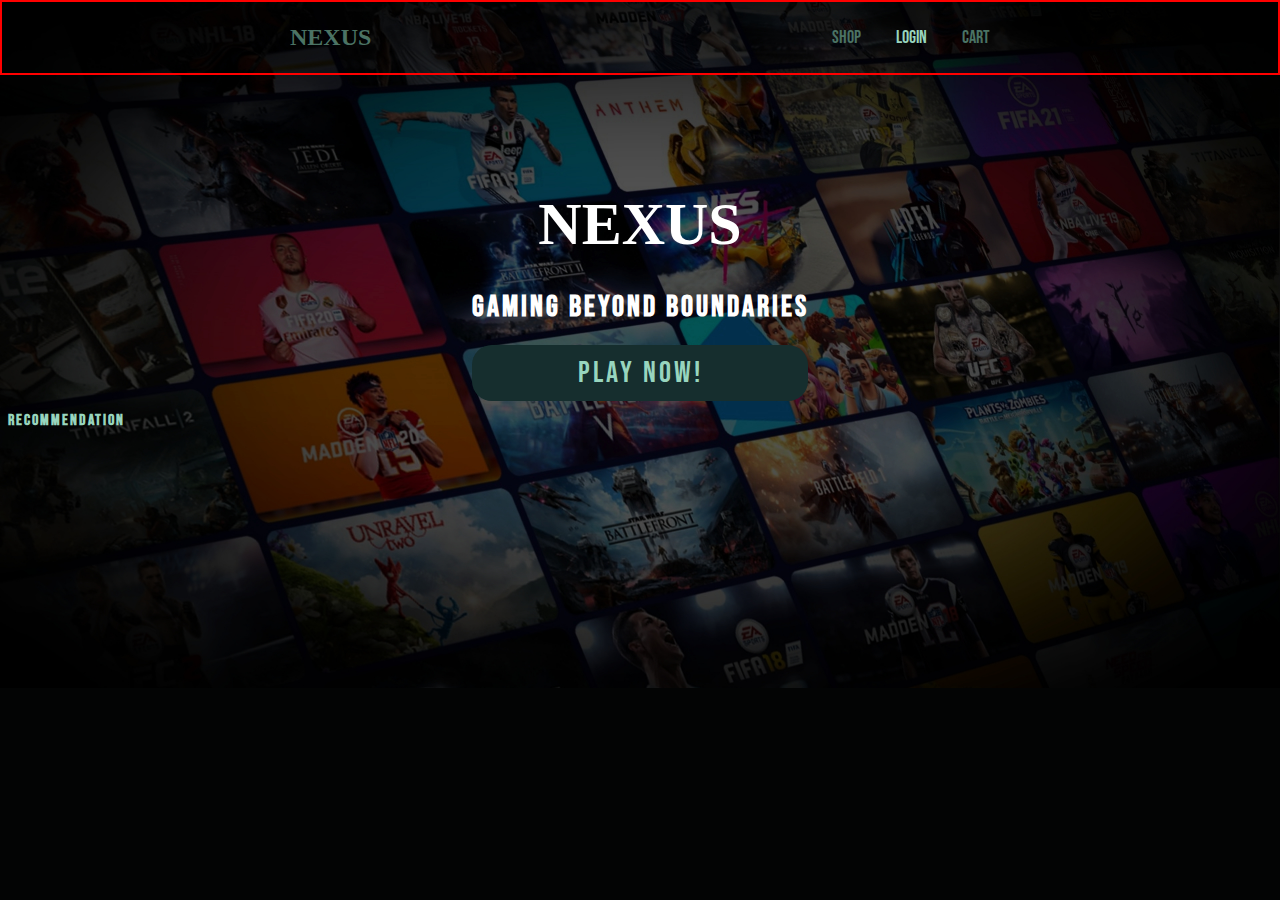
==== index.html @ d78e329d "some changes" ====
<!DOCTYPE html>
<html lang="en">
<head>
    <meta charset="UTF-8">
    <meta name="viewport" content="width=device-width, initial-scale=1.0">
    <link rel="stylesheet" href="./Css/style.css">
    <title>Home</title>
</head>
<body>
      <!-- nav header -->
  <header>
    <nav class="navbar">
      <span class="hamburger-btn material-symbols-rounded">menu</span>
      <a href="index.html" class="logo"><h2>NEXUS</h2></a>
      <ul class="links">
        <span class="close-btn material-symbols-rounded">close</span>
        <li><a href="#">SHOP</a></li>
        <li><a href="login.html" id="login">LOGIN</a></li>
        <li><a href="#">CART</a></li>
      </ul>
    </nav>
  </header>
  <div class="blur-bg-overlay"></div><br><br>
  <div class="form-popup"></div><br><br>
<br>
    <!-- Home Page -->
  
    <section class="container">
      <div class="heroPage">
        <img src="./Images/BG.jpg" alt="Heropahina" class="Hero">
      </div>
      <h1 class="mainTitle">NEXUS</h1>
      <h5 class="mainSentence">Gaming beyond Boundaries</h5>
      <a class="mainSentence btnLinks" href="#listGames">Play Now!</a>
    </section>
    <section class="container" id="listGames">
      <h4 class="recommendation">Recommendation</h4>
    </section>
    <section class="container">

    </section>
    <!-- Script -->
    <script src="./Js/index.js"></script>
</body>
</html>
---- Css/style.css ----
@import url("https://fonts.googleapis.com/css2?family=Bebas+Neue&display=swap");

@font-face {
  font-family: "Sportypo";
  src: url("Nexus.ttf") format("truetype");
}

* {
  margin: 0;
  padding: 0;
  box-sizing: border-box;
}

body {
  height: 100vh;
  width: 100%;
  font-family: "Bebas Neue";
  align-items: center;
  justify-content: center;
  transition: all 0.3s ease-in-out;
  background-color: #030404;
  overflow-x: hidden;
}

header {
  position: sticky;
  margin-left: auto;
  margin-right: auto;
  bottom: 100rem;
  width: 100%;
  z-index: 10;
  padding: 0 10px;
  border: 2px solid red;
}

.navbar {
  display: flex;
  padding: 22px 0;
  align-items: center;
  max-width: 700px;
  margin: 0 auto;
  justify-content: space-between;
}

.navbar .hamburger-btn {
  display: none;
  color: #090909;
  cursor: pointer;
  font-size: 1.5rem;
}

.navbar .logo {
  gap: 10px;
  display: flex;
  align-items: center;
  text-decoration: none;
  font-family: "Sportypo";
  color: #4b7364;
}
#login {
  color: #98d5be;
}
#password {
  color: #162e2e;
}
.navbar .links {
  display: flex;
  gap: 35px;
  list-style: none;
  align-items: center;
}

.navbar .close-btn {
  position: absolute;
  right: 20px;
  top: 20px;
  display: none;
  color: #4b7364;
  cursor: pointer;
}

.navbar .links a {
  color: #4b7364;
  font-size: 1.1rem;
  font-weight: 500;
  text-decoration: none;
  transition: 0.1s ease;
}

.navbar .links a:hover {
  color: #98d5be;
}

.navbar .login-btn {
  border: none;
  outline: none;
  background: #fff;
  color: #275360;
  font-size: 1rem;
  font-weight: 600;
  padding: 10px 18px;
  border-radius: 3px;
  cursor: pointer;
  transition: 0.15s ease;
}

/* Media Query 500px */
@media (max-width: 500px) {
  .navbar :is(.hamburger-btn, .close-btn) {
    display: block;
  }

  .navbar {
    padding: 15px 0;
  }

  .navbar .logo img {
    display: none;
  }

  .navbar .logo h2 {
    font-size: 1.4rem;
  }

  .navbar .links {
    position: fixed;
    top: 0;
    z-index: 10;
    left: -100%;
    display: block;
    height: 100vh;
    width: 100%;
    padding-top: 60px;
    text-align: center;
    background: #fff;
    transition: 0.2s ease;
  }

  .navbar .links.show-menu {
    left: 0;
  }

  .navbar .links a,
  .toggle {
    display: inline-flex;
    margin: 20px 0;
    font-size: 1.2rem;
    color: #000;
  }

  .navbar .links a:hover {
    color: #98d5be;
  }

  .navbar {
    font-size: 0.9rem;
    padding: 7px 10px;
  }
}

/* Contents */
.container {
  /* border: 2px solid red; */
  margin-left: auto;
  margin-right: auto;
  padding-left: 0.5rem;
  padding-right: 0.5rem;
}
.Hero {
  object-fit: cover;
  left: 0;
  position: absolute;
  top: 0;
  width: 100vw;
  height: 43rem;
  z-index: -1;
}
.mainTitle {
    font-family: "Sportypo";
    font-size: 60px;
    color: #fff;
    text-align: center;
    z-index: 1;
    padding: 20px 0;
}
.mainSentence{
    font-family: "Bebas Neue";
    letter-spacing: 3px;
    color: #fff;
    text-align: center;
    font-size: 30px;
    padding: 10px 0;
}
.btnLinks {
    text-decoration: none;
    display: flex;
    justify-content: center;
    background-color: #162e2e;
    color: #98d5be !important;
    margin: 10px 29rem;
    border-radius: 20px;
}

/* Contain 2 */
.recommendation {
    color: #98d5be;
    letter-spacing: 2px;
}

/* Small Screen */
@media (max-width: 576px) {
    .container{
        max-width: 576px;
    }
}
/* Medium Screen */
@media (max-width: 768px) {
    .container{
        max-width: 768px;
    }
}
/* Large Screen */
@media (max-width: 992px) {
    .container{
        max-width: 992px;
    }
}
/* Extra Large Screen */
@media (max-width: 1200px) {
    .container{
        max-width: 1200px;
    }
}
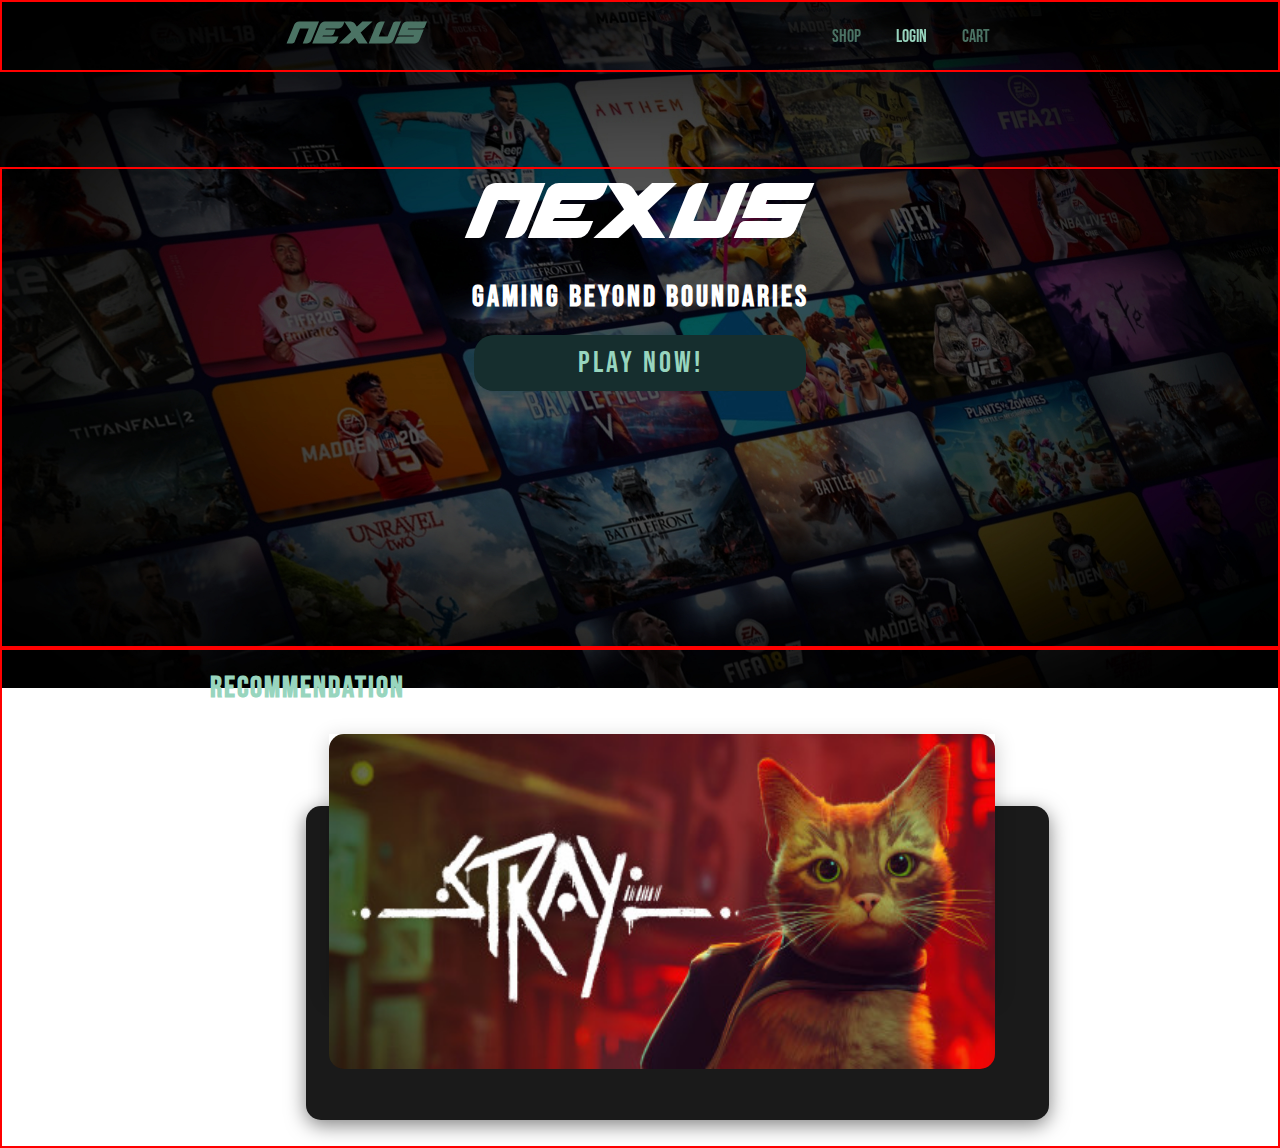
==== commit 02cad4f7: "added" ====
--- a/index.html
+++ b/index.html
@@ -4,6 +4,8 @@
     <meta charset="UTF-8">
     <meta name="viewport" content="width=device-width, initial-scale=1.0">
     <link rel="stylesheet" href="./Css/style.css">
+    <!-- Swiper CSS -->
+    <link rel="stylesheet" href="./Css/cdn.jsdelivr.net_npm_swiper@10.3.0_swiper-bundle.min.css">
     <title>Home</title>
 </head>
 <body>
@@ -33,12 +35,27 @@
       <h5 class="mainSentence">Gaming beyond Boundaries</h5>
       <a class="mainSentence btnLinks" href="#listGames">Play Now!</a>
     </section>
+    
     <section class="container" id="listGames">
       <h4 class="recommendation">Recommendation</h4>
+      <div class="wrapper mySwiper">
+        <div class="card swiper-wrapper">
+          <div class="slide swiper-slide">
+            <div class="image">
+              <img src="./Images/Stray.jpg" alt="Stray">
+            </div>
+            <div class="content">
+              
+            </div>
+          </div>
+        </div>
+        <div class="swiper-button-next"></div>
+        <div class="swiper-button-prev"></div>
+        <div class="swiper-pagination"></div>
+      </div>
     </section>
-    <section class="container">
-
-    </section>
+    <!-- Swiper Script -->
+    <script src="./Js/cdn.jsdelivr.net_npm_swiper@10.3.0_swiper-bundle.min.js"></script>
     <!-- Script -->
     <script src="./Js/index.js"></script>
 </body>
--- a/Css/style.css
+++ b/Css/style.css
@@ -2,7 +2,7 @@
 
 @font-face {
   font-family: "Sportypo";
-  src: url("Nexus.ttf") format("truetype");
+  src: url("../Nexus.ttf") format("truetype");
 }
 
 * {
@@ -18,8 +18,9 @@
   align-items: center;
   justify-content: center;
   transition: all 0.3s ease-in-out;
-  background-color: #030404;
+  /* background-color: #030404; */
   overflow-x: hidden;
+  scroll-behavior: smooth;
 }
 
 header {
@@ -165,6 +166,8 @@
   margin-right: auto;
   padding-left: 0.5rem;
   padding-right: 0.5rem;
+  scroll-behavior: smooth;
+  border: 2px solid red;
 }
 .Hero {
   object-fit: cover;
@@ -199,12 +202,83 @@
     color: #98d5be !important;
     margin: 10px 29rem;
     border-radius: 20px;
+    margin-bottom: 255px;
+    scroll-behavior: smooth;
 }
 
 /* Contain 2 */
 .recommendation {
     color: #98d5be;
     letter-spacing: 2px;
+    font-size: 30px;
+    padding: 20px 0 10px;
+    margin-left: 200px;
+}
+/* Cards /w hover effects */
+.wrapper {
+  position : relative;
+  margin-top: 30px;
+  margin-bottom: 100px;
+  max-height: 100rem;
+  height: 300px;
+  width : 1335px;
+  display : flex;
+  align-items : center;
+  justify-content : center;
+  padding : 30px;  
+  flex-wrap: wrap;
+}
+.wrapper .card {
+  position: relative;
+  max-width : 100rem;
+  width: 713px;
+  height : 254px;  
+  background-color : #1a1a1a;
+  margin : 30px 10px;
+  padding : 30px 15px;
+  
+  display : flex;
+  flex-direction : column;
+  box-shadow : 0 5px 20px rgba(0,0,0,0.5);
+  transition : 0.3s ease-in-out;
+  border-radius : 15px;
+}
+.wrapper .card:hover {
+  height : 330px;    
+}
+.wrapper .card .image {
+  position : relative;
+  width : 666px;
+  height : 260px;
+  
+  top : -40%;
+  left: 8px;
+  box-shadow : 0 5px 20px rgba(0,0,0,0.2);
+  z-index : 1;
+}
+.wrapper .card .image img {
+  max-width : 100%;
+  height: 335px;
+  border-radius : 15px;
+}
+.wrapper .card .content {
+  position : relative;
+  top : -140px;
+  padding : 10px 15px;
+  color : #111;
+  text-align : center;
+  
+  visibility : hidden;
+  opacity : 0;
+  transition : 0.3s ease-in-out;
+    
+}
+.wrapper .card:hover .content {
+   margin-top : 30px;
+   visibility : visible;
+   opacity : 1;
+   transition-delay: 0.2s;
+  
 }
 
 /* Small Screen */
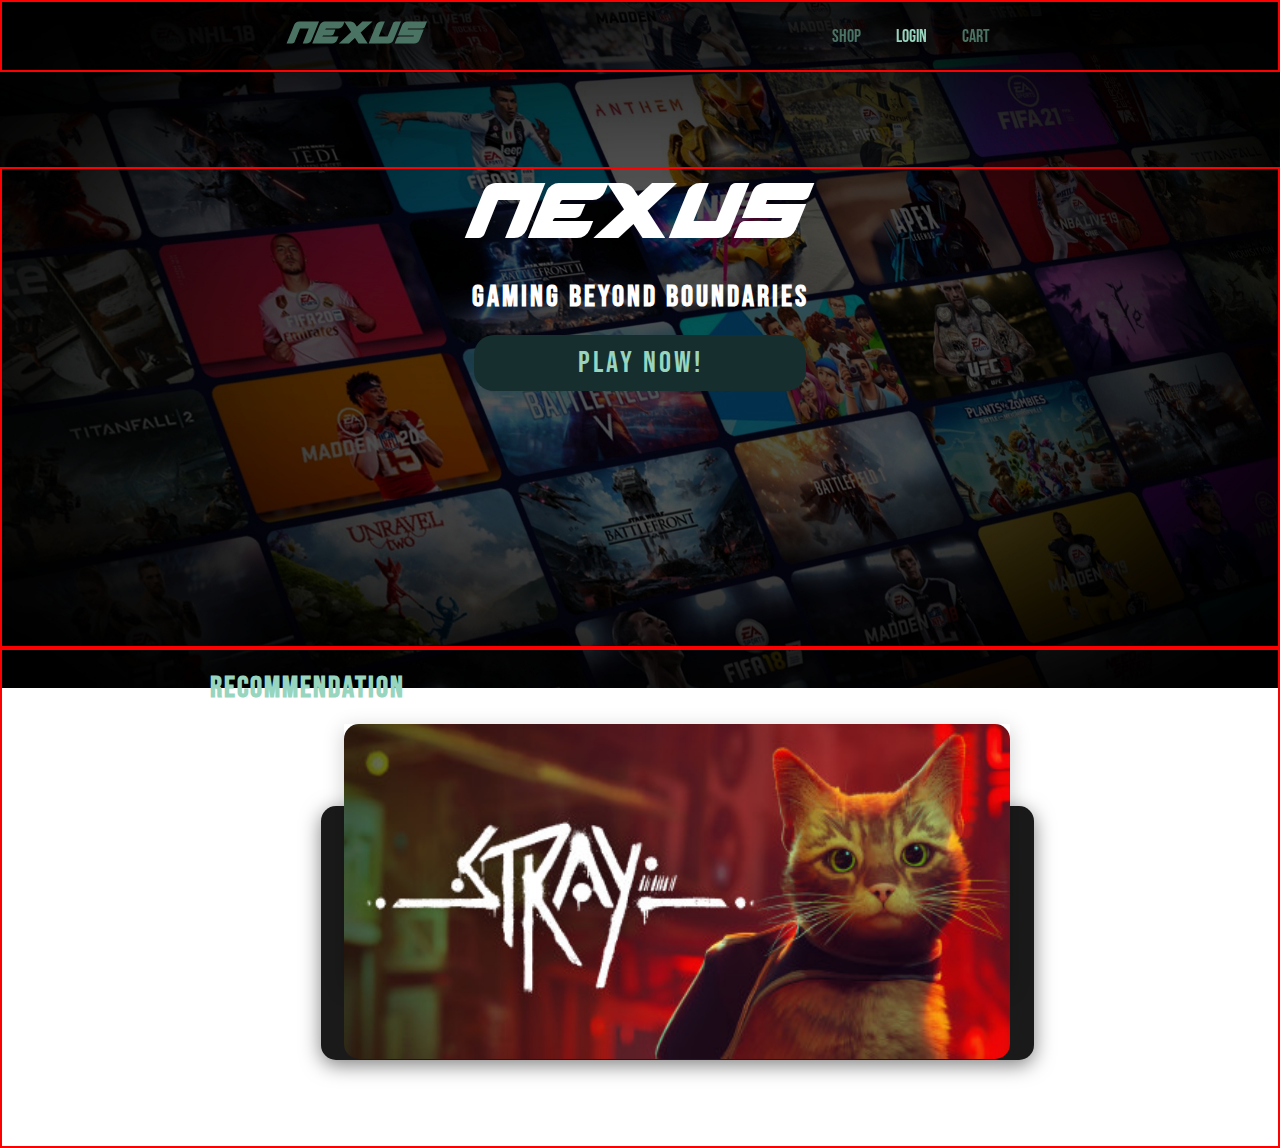
==== commit be0b2d76: "remove swiper" ====
--- a/index.html
+++ b/index.html
@@ -4,8 +4,6 @@
     <meta charset="UTF-8">
     <meta name="viewport" content="width=device-width, initial-scale=1.0">
     <link rel="stylesheet" href="./Css/style.css">
-    <!-- Swiper CSS -->
-    <link rel="stylesheet" href="./Css/cdn.jsdelivr.net_npm_swiper@10.3.0_swiper-bundle.min.css">
     <title>Home</title>
 </head>
 <body>
@@ -38,9 +36,9 @@
     
     <section class="container" id="listGames">
       <h4 class="recommendation">Recommendation</h4>
-      <div class="wrapper mySwiper">
-        <div class="card swiper-wrapper">
-          <div class="slide swiper-slide">
+      <div class="wrapper">
+        <div class="card">
+          <div class="slide">
             <div class="image">
               <img src="./Images/Stray.jpg" alt="Stray">
             </div>
@@ -49,13 +47,8 @@
             </div>
           </div>
         </div>
-        <div class="swiper-button-next"></div>
-        <div class="swiper-button-prev"></div>
-        <div class="swiper-pagination"></div>
       </div>
     </section>
-    <!-- Swiper Script -->
-    <script src="./Js/cdn.jsdelivr.net_npm_swiper@10.3.0_swiper-bundle.min.js"></script>
     <!-- Script -->
     <script src="./Js/index.js"></script>
 </body>
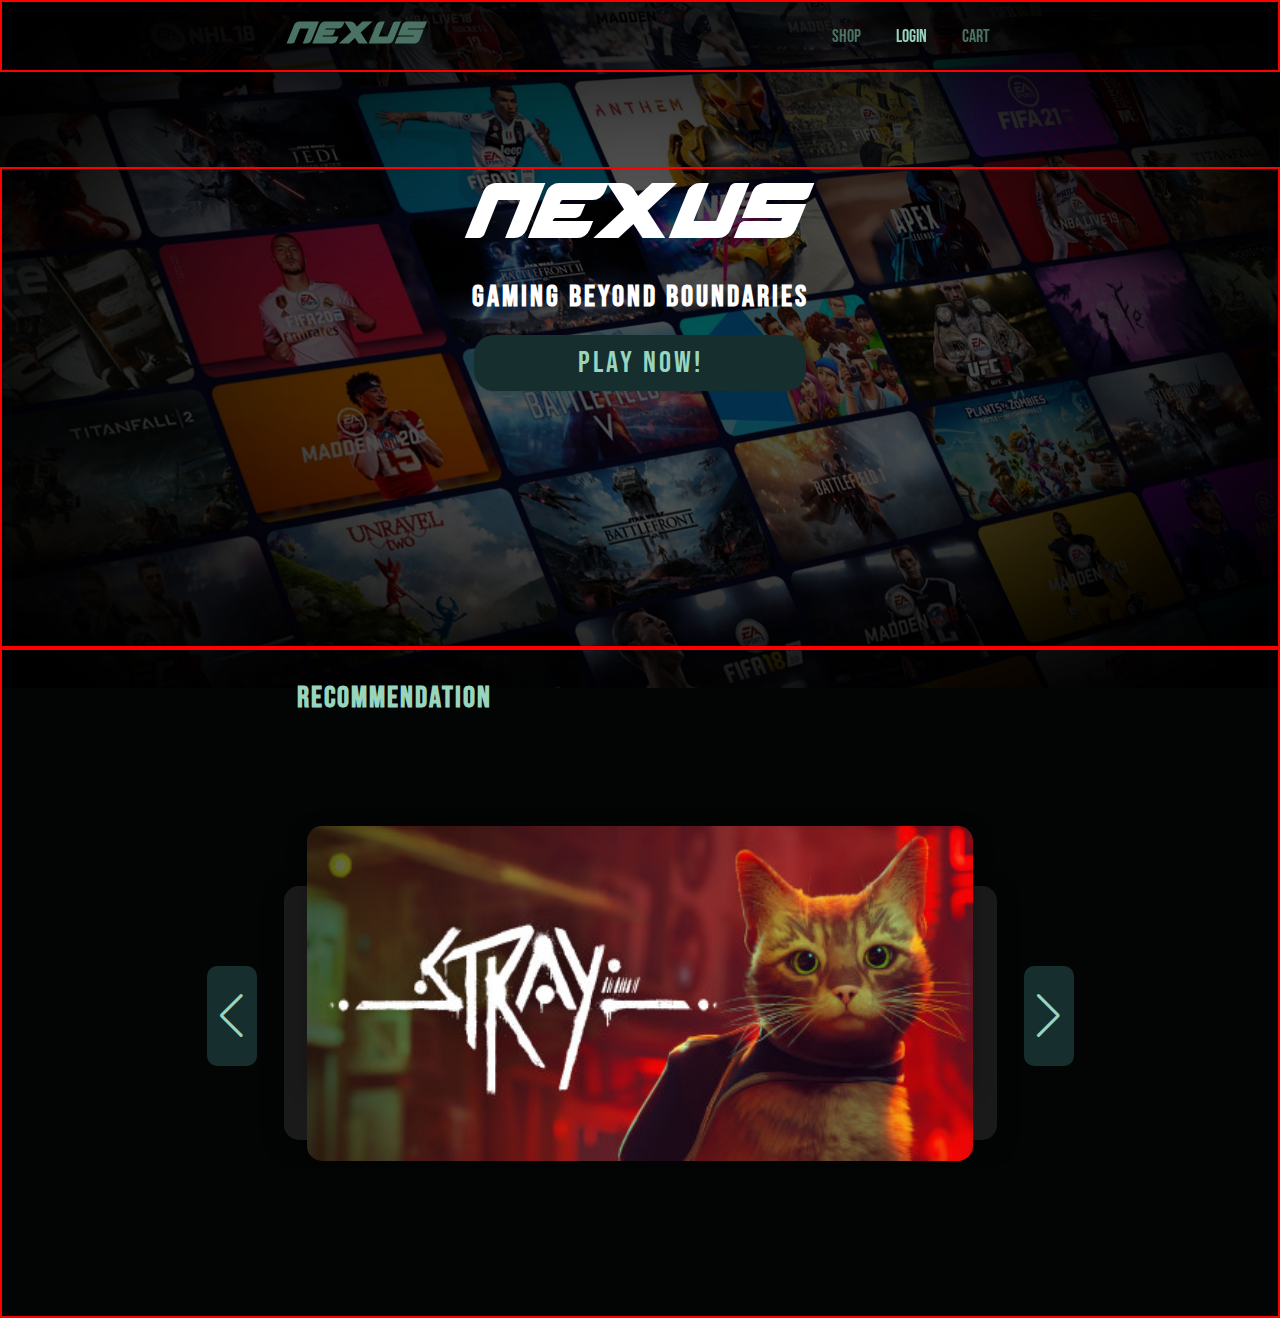
==== commit 81b3ea88: "Added swiper js" ====
--- a/index.html
+++ b/index.html
@@ -5,6 +5,8 @@
     <meta name="viewport" content="width=device-width, initial-scale=1.0">
     <link rel="stylesheet" href="./Css/style.css">
     <title>Home</title>
+    <!-- Swiper CSS -->
+    <link rel="stylesheet" href="https://cdn.jsdelivr.net/npm/swiper@10/swiper-bundle.min.css"/>
 </head>
 <body>
       <!-- nav header -->
@@ -35,21 +37,95 @@
     </section>
     
     <section class="container" id="listGames">
-      <h4 class="recommendation">Recommendation</h4>
-      <div class="wrapper">
-        <div class="card">
-          <div class="slide">
-            <div class="image">
-              <img src="./Images/Stray.jpg" alt="Stray">
-            </div>
-            <div class="content">
-              
+      <div class="swiper mySwiper">
+        <h4 class="recommendation">Recommendation</h4>
+        <div class="swiper-wrapper">
+          <div class="swiper-slide">
+            <div class="wrapper">
+              <div class="card">
+                <div class="slide">
+                  <div class="image">
+                    <img src="./Images/Stray.jpg" alt="Stray">
+                  </div>
+                  <div class="content">
+                    <a href="#" class="install">Install</a>
+                  </div>
+                </div>
+              </div>
             </div>
           </div>
+
+          <div class="swiper-slide">
+            <div class="wrapper">
+              <div class="card">
+                <div class="slide">
+                  <div class="image">
+                    <img src="./Images/Stray.jpg" alt="Stray">
+                  </div>
+                  <div class="content">
+                    <a href="#" class="install">Install</a>
+                  </div>
+                </div>
+              </div>
+            </div>
+          </div>
+
+          <div class="swiper-slide">
+            <div class="wrapper">
+              <div class="card">
+                <div class="slide">
+                  <div class="image">
+                    <img src="./Images/Stray.jpg" alt="Stray">
+                  </div>
+                  <div class="content">
+                    <a href="#" class="install">Install</a>
+                  </div>
+                </div>
+              </div>
+            </div>
+          </div>
+
+          <div class="swiper-slide">
+            <div class="wrapper">
+              <div class="card">
+                <div class="slide">
+                  <div class="image">
+                    <img src="./Images/Stray.jpg" alt="Stray">
+                  </div>
+                  <div class="content">
+                    <a href="#" class="install">Install</a>
+                  </div>
+                </div>
+              </div>
+            </div>
+          </div>
+
+          <div class="swiper-slide">
+            <div class="wrapper">
+              <div class="card">
+                <div class="slide">
+                  <div class="image">
+                    <img src="./Images/Stray.jpg" alt="Stray">
+                  </div>
+                  <div class="content">
+                    <a href="#" class="install">Install</a>
+                  </div>
+                </div>
+              </div>
+            </div>
+          </div>
+
         </div>
+        <div class="swiper-button-next nav-btn"></div>
+        <div class="swiper-button-prev nav-btn"></div>
       </div>
     </section>
+
+    <section>
+      
+    </section>
     <!-- Script -->
+    <script src="https://cdn.jsdelivr.net/npm/swiper@10/swiper-bundle.min.js"></script>
     <script src="./Js/index.js"></script>
 </body>
 </html>--- a/Css/style.css
+++ b/Css/style.css
@@ -18,7 +18,7 @@
   align-items: center;
   justify-content: center;
   transition: all 0.3s ease-in-out;
-  /* background-color: #030404; */
+  background-color: #030404;
   overflow-x: hidden;
   scroll-behavior: smooth;
 }
@@ -212,17 +212,22 @@
     letter-spacing: 2px;
     font-size: 30px;
     padding: 20px 0 10px;
-    margin-left: 200px;
+    margin-left: 100px;
+}
+#listGames{
+  display: flex;
 }
 /* Cards /w hover effects */
 .wrapper {
   position : relative;
-  margin-top: 30px;
+  margin-top: 100px;
   margin-bottom: 100px;
+  max-width: 1100px;
   max-height: 100rem;
   height: 300px;
-  width : 1335px;
+  width : 100%;
   display : flex;
+  flex-direction: row;
   align-items : center;
   justify-content : center;
   padding : 30px;  
@@ -251,7 +256,7 @@
   width : 666px;
   height : 260px;
   
-  top : -40%;
+  top : -30%;
   left: 8px;
   box-shadow : 0 5px 20px rgba(0,0,0,0.2);
   z-index : 1;
@@ -263,24 +268,43 @@
 }
 .wrapper .card .content {
   position : relative;
-  top : -140px;
+  top : -137px;
   padding : 10px 15px;
   color : #111;
   text-align : center;
   
   visibility : hidden;
   opacity : 0;
-  transition : 0.3s ease-in-out;
+  transition : 0.4s ease-in-out;
     
 }
 .wrapper .card:hover .content {
-   margin-top : 30px;
+   margin-top : 110px;
    visibility : visible;
    opacity : 1;
    transition-delay: 0.2s;
-  
-}
-
+}
+.wrapper .card .content .install{
+    background-color: #162e2e;
+    padding: 20px;
+    border-radius: 10px;
+    color: #98d5be;
+    font-family: "Bebas Neue";
+    text-decoration: none;
+}
+/* Swiper */
+.swiper {
+  margin-top: 10px;
+  width: 887px;
+  height: 656px;
+}
+.nav-btn {
+  height: 100px !important;
+  width: 50px !important;
+  background-color: #162e2e;
+  border-radius: 10px;
+  color: #98d5be !important;
+}
 /* Small Screen */
 @media (max-width: 576px) {
     .container{
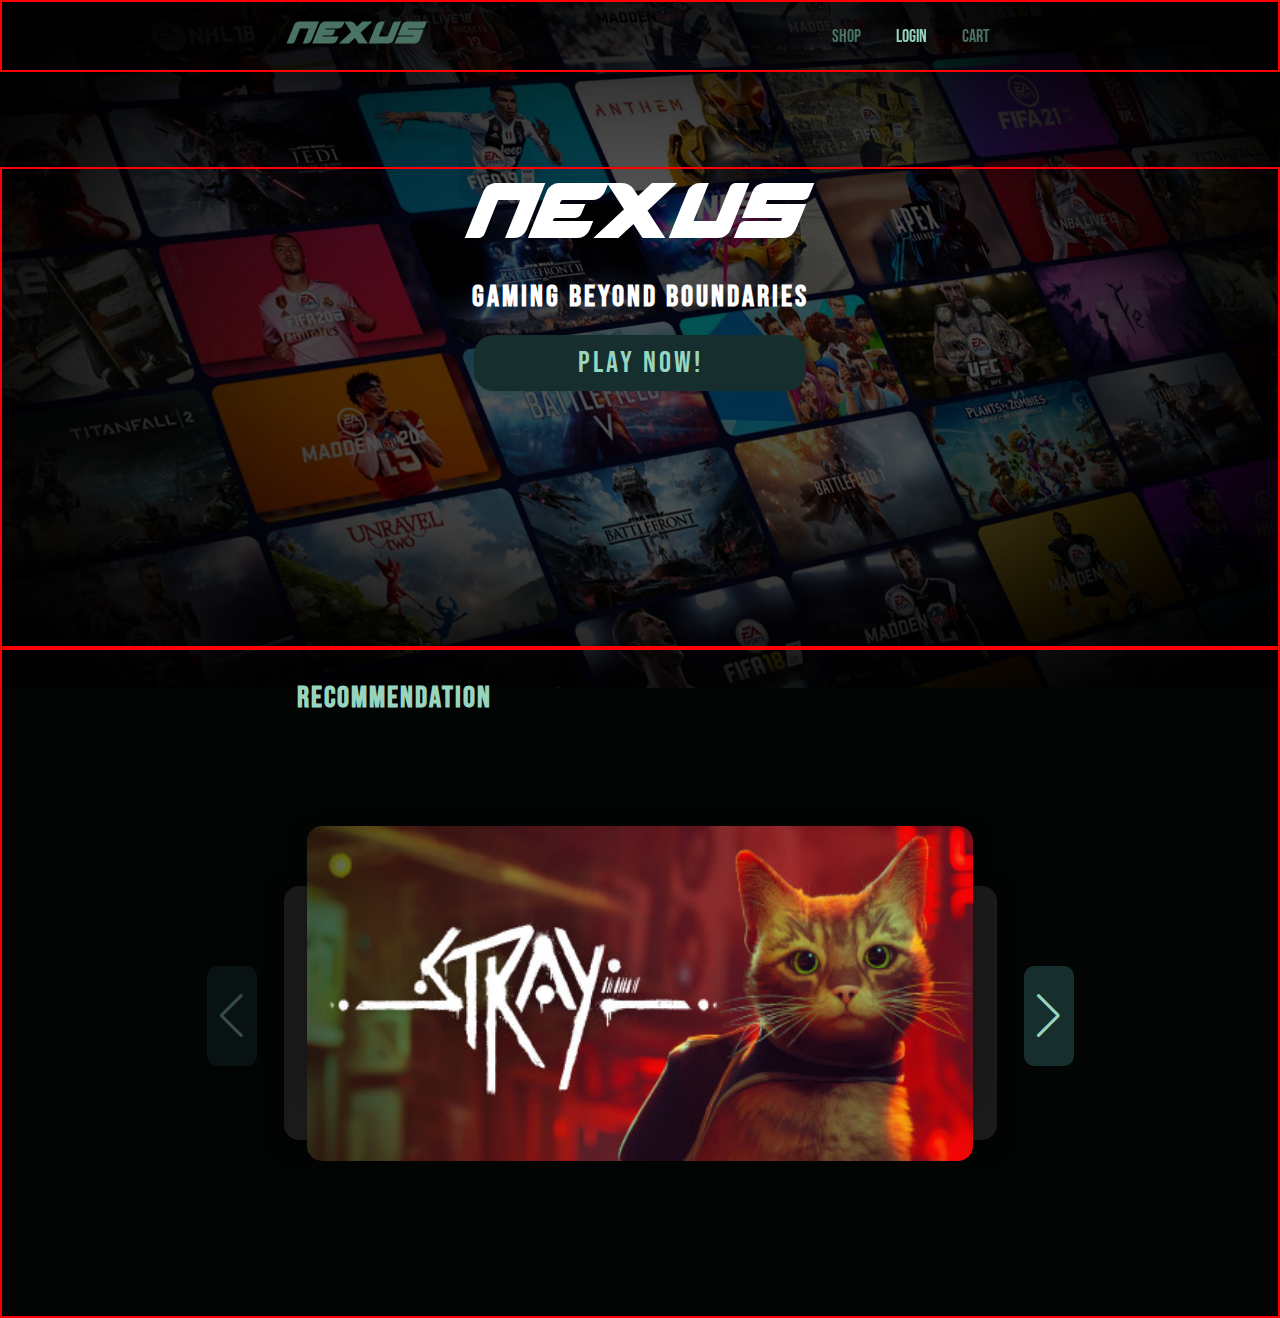
==== commit 4973be84: "Added swiper js" ====
--- a/index.html
+++ b/index.html
@@ -48,7 +48,7 @@
                     <img src="./Images/Stray.jpg" alt="Stray">
                   </div>
                   <div class="content">
-                    <a href="#" class="install">Install</a>
+                    <a href="#" class="install">₱584.96</a>
                   </div>
                 </div>
               </div>
@@ -60,7 +60,7 @@
               <div class="card">
                 <div class="slide">
                   <div class="image">
-                    <img src="./Images/Stray.jpg" alt="Stray">
+                    <img src="./Images/Mir4.jpg" alt="Stray">
                   </div>
                   <div class="content">
                     <a href="#" class="install">Install</a>
@@ -75,10 +75,10 @@
               <div class="card">
                 <div class="slide">
                   <div class="image">
-                    <img src="./Images/Stray.jpg" alt="Stray">
+                    <img src="./Images/Forza.jpg" alt="Stray">
                   </div>
                   <div class="content">
-                    <a href="#" class="install">Install</a>
+                    <a href="#" class="install">₱3,000.00</a>
                   </div>
                 </div>
               </div>
@@ -90,10 +90,10 @@
               <div class="card">
                 <div class="slide">
                   <div class="image">
-                    <img src="./Images/Stray.jpg" alt="Stray">
+                    <img src="./Images/FF7.jpg" alt="Stray">
                   </div>
                   <div class="content">
-                    <a href="#" class="install">Install</a>
+                    <a href="#" class="install">₱1,989.30</a>
                   </div>
                 </div>
               </div>
@@ -105,10 +105,10 @@
               <div class="card">
                 <div class="slide">
                   <div class="image">
-                    <img src="./Images/Stray.jpg" alt="Stray">
+                    <img src="./Images/SOS.jpg" alt="Stray">
                   </div>
                   <div class="content">
-                    <a href="#" class="install">Install</a>
+                    <a href="#" class="install">₱1,050.00</a>
                   </div>
                 </div>
               </div>
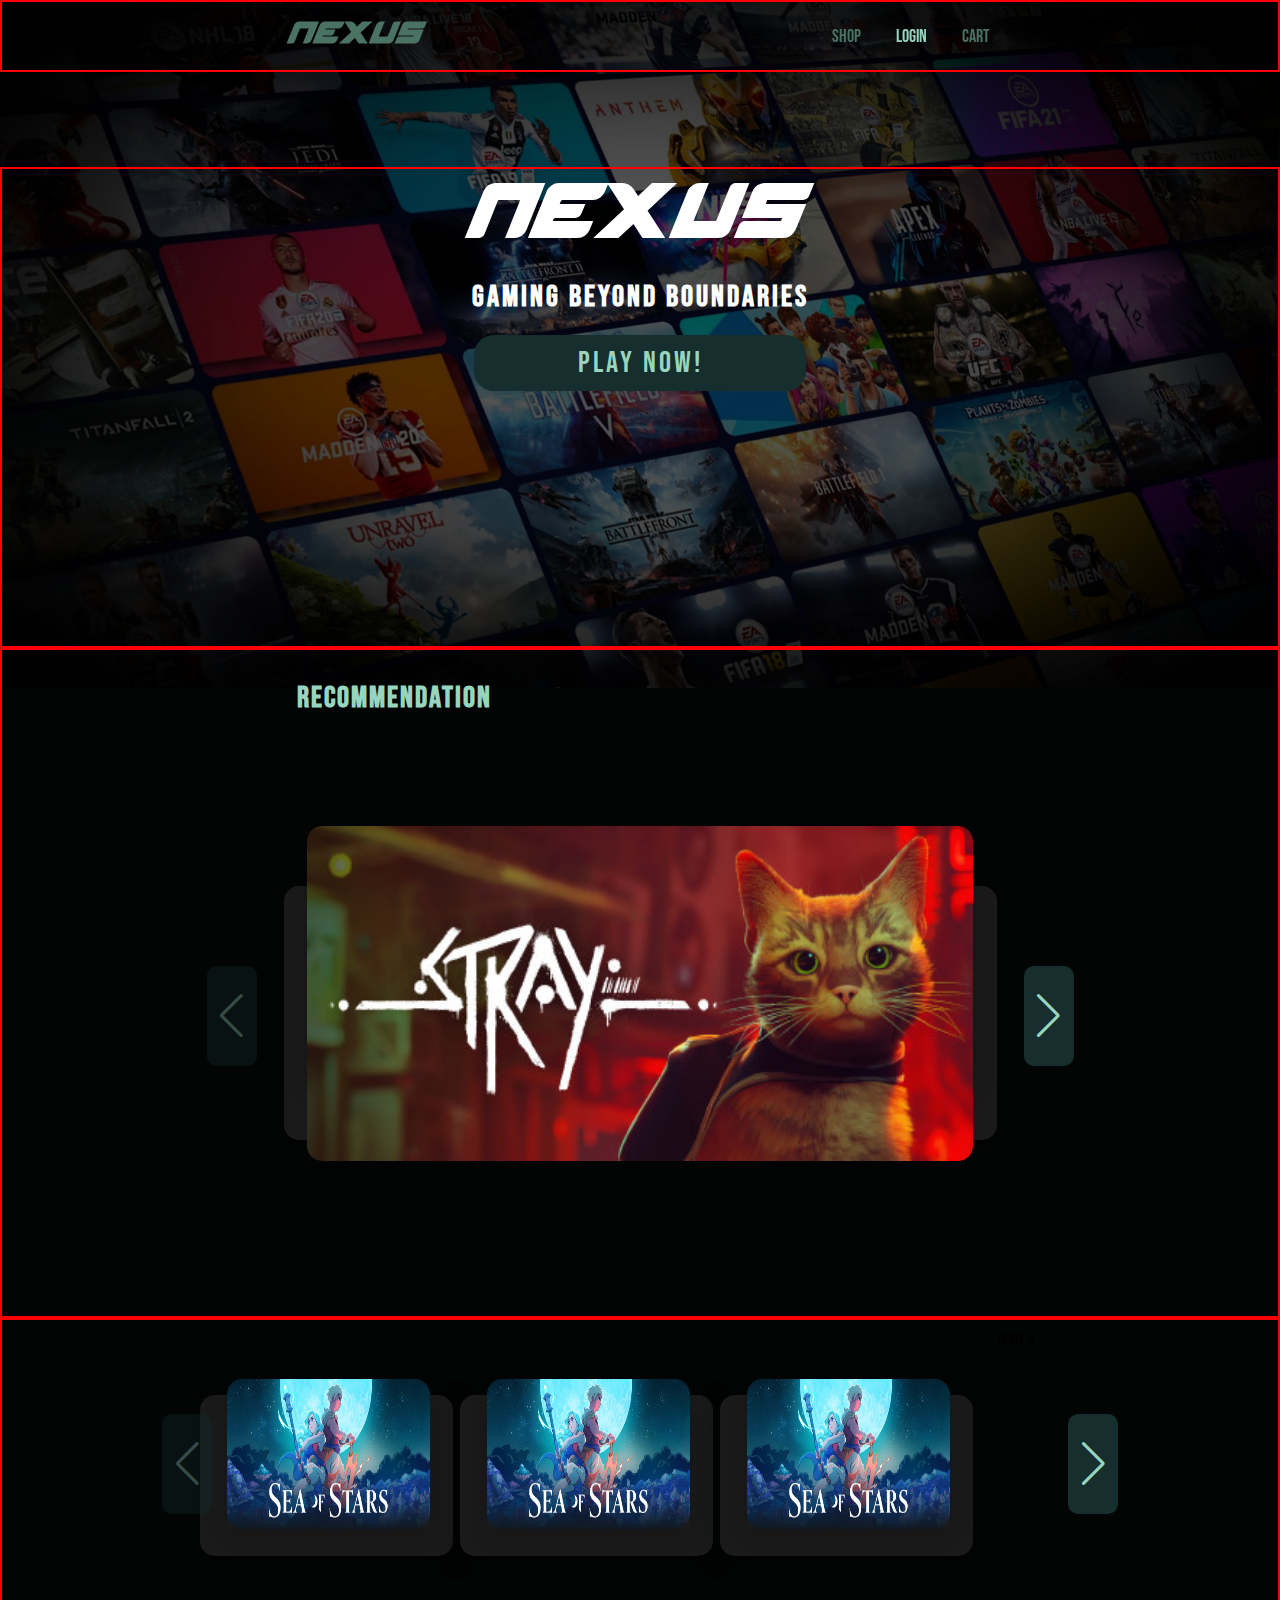
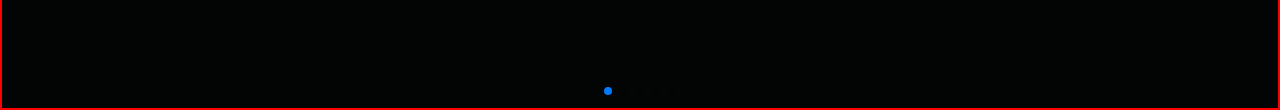
==== commit 5a11b3af: "Added another swiper js" ====
--- a/index.html
+++ b/index.html
@@ -121,8 +121,68 @@
       </div>
     </section>
 
-    <section>
-      
+
+    <!-- Container for the next Swiper JS the Genres -->
+    <section class="container genre">
+      <!-- Swiper -->
+    <div class="swiper mySwiper2 swiperHeight">
+      <div class="swiper-wrapper">
+        <div class="swiper-slide slideWidth">
+          <div class="wrapper2">
+            <div class="card2">
+              <div class="slide2">
+                <div class="image2">
+                  <img src="./Images/SOS.jpg" alt="Stray">
+                </div>
+                <div class="content2">
+                  <a href="#" class="install2">₱1,050.00</a>
+                </div>
+              </div>
+            </div>
+          </div>
+        </div>
+
+        <div class="swiper-slide slideWidth">
+          <div class="wrapper2">
+            <div class="card2">
+              <div class="slide2">
+                <div class="image2">
+                  <img src="./Images/SOS.jpg" alt="Stray">
+                </div>
+                <div class="content2">
+                  <a href="#" class="install2">₱1,050.00</a>
+                </div>
+              </div>
+            </div>
+          </div>
+        </div>
+
+        <div class="swiper-slide slideWidth">
+          <div class="wrapper2">
+            <div class="card2">
+              <div class="slide2">
+                <div class="image2">
+                  <img src="./Images/SOS.jpg" alt="Stray">
+                </div>
+                <div class="content2">
+                  <a href="#" class="install2">₱1,050.00</a>
+                </div>
+              </div>
+            </div>
+          </div>
+        </div>
+        
+        <div class="swiper-slide slideWidth">Slide 4</div>
+        <div class="swiper-slide slideWidth">Slide 5</div>
+        <div class="swiper-slide slideWidth">Slide 6</div>
+        <div class="swiper-slide slideWidth">Slide 7</div>
+        <div class="swiper-slide slideWidth">Slide 8</div>
+        <div class="swiper-slide slideWidth">Slide 9</div>
+      </div>
+      <div class="swiper-pagination"></div>
+    </div>
+    <div class="swiper-button-next nav-btn2 nextbtn"></div>
+    <div class="swiper-button-prev nav-btn2 prevbtn"></div>
     </section>
     <!-- Script -->
     <script src="https://cdn.jsdelivr.net/npm/swiper@10/swiper-bundle.min.js"></script>
--- a/Css/style.css
+++ b/Css/style.css
@@ -292,6 +292,85 @@
     font-family: "Bebas Neue";
     text-decoration: none;
 }
+/* Card Hover 2 */
+.wrapper2{
+  position : relative;
+  margin-top: -5px;
+  margin-bottom: 100px;
+  max-width: 1100px;
+  max-height: 100rem;
+  height: 300px;
+  width : 100%;
+  display : flex;
+  flex-direction: row;
+  align-items : center;
+  justify-content : center;
+  padding : 30px;  
+  flex-wrap: wrap;
+}
+.wrapper2 .card2 {
+  position: relative;
+  max-width : 100rem;
+  width: 344px;
+  height : 161px;  
+  background-color : #1a1a1a;
+  margin : 30px 10px;
+  padding : 41px 25px;
+  
+  display : flex;
+  flex-direction : column;
+  box-shadow : 0 5px 20px rgba(0,0,0,0.5);
+  transition : 0.3s ease-in-out;
+  border-radius : 15px;
+}
+.wrapper2 .card2:hover {
+  height : 180px;    
+}
+.wrapper2 .card2 .image2 {
+  position : relative;
+  width : 203px;
+  height : 150px;
+  
+  top : -30%;
+  left: 2px;
+  box-shadow : 0 5px 20px rgba(0,0,0,0.2);
+  z-index : 1;
+}
+.wrapper2 .card2 .image2 img {
+  max-width : 100%;
+  width: 271px;
+  height: 150px;
+  border-radius : 15px;
+}
+.wrapper2 .card2 .content2 {
+  position : relative;
+  top : -137px;
+  padding : 10px 15px;
+  color : #111;
+  text-align : center;
+  
+  visibility : hidden;
+  opacity : 0;
+  transition : 0.4s ease-in-out;
+    
+}
+.wrapper2 .card2:hover .content2 {
+   margin-top : 90px;
+   visibility : visible;
+   opacity : 1;
+   transition-delay: 0.2s;
+}
+.wrapper2 .card2 .content2 .install2{
+    background-color: #162e2e;
+    padding: 20px;
+    border-radius: 10px;
+    color: #98d5be;
+    font-family: "Bebas Neue";
+    text-decoration: none;
+}
+.genre{
+  position: relative;
+}
 /* Swiper */
 .swiper {
   margin-top: 10px;
@@ -305,6 +384,29 @@
   border-radius: 10px;
   color: #98d5be !important;
 }
+.slideWidth {
+  width: 220px !important;
+  margin-left: 20px;
+  margin-right: 20px !important ;
+}
+.swiperHeight{
+  max-width: 100rem;
+  height: 378px !important;
+}
+.nav-btn2{
+  height: 100px !important;
+  width: 50px !important;
+  background-color: #162e2e;
+  border-radius: 10px;
+  color: #98d5be !important;
+  top: var(--swiper-navigation-top-offset,30%) !important;
+}
+.nextbtn{
+  margin-right: 150px;
+}
+.prevbtn{
+  margin-left: 150px;
+}
 /* Small Screen */
 @media (max-width: 576px) {
     .container{
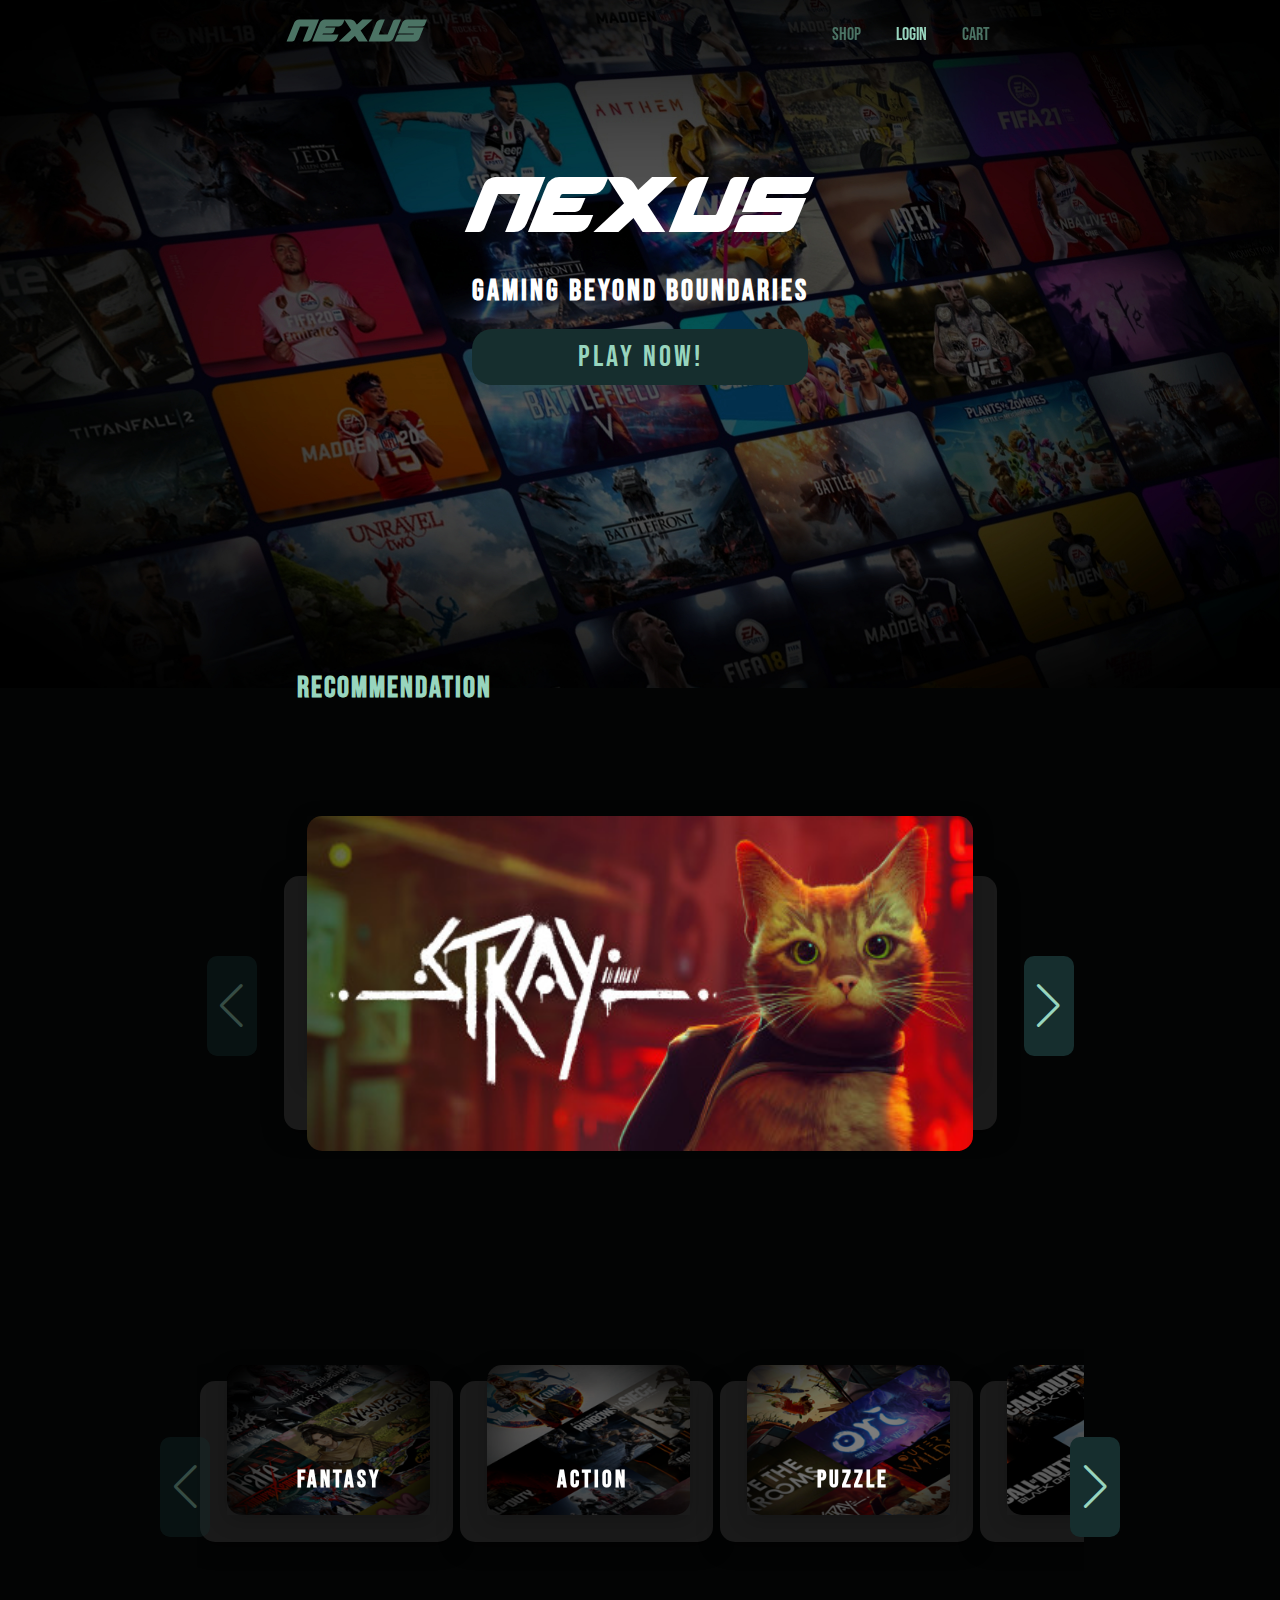
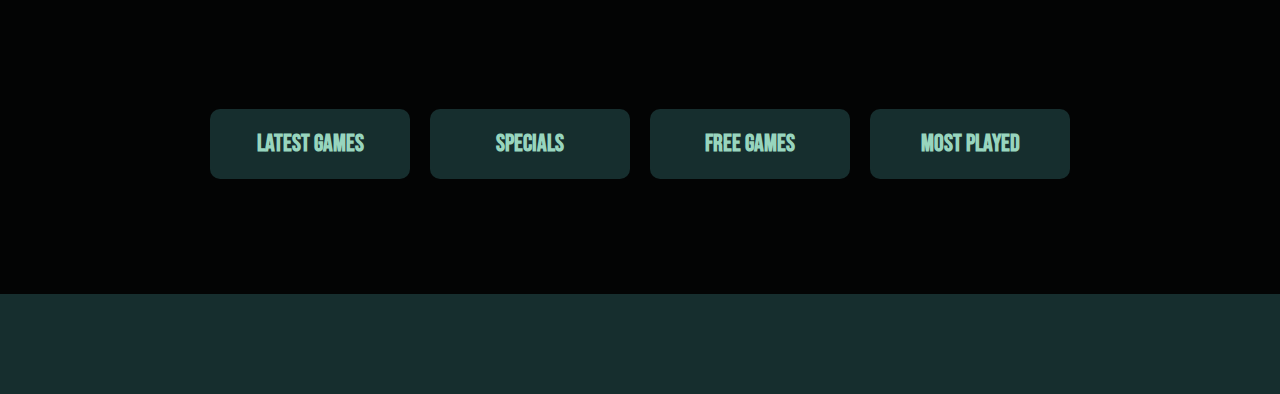
==== commit 560bcef9: "Added somethings finish product if tama na soon to add" ====
--- a/index.html
+++ b/index.html
@@ -108,7 +108,7 @@
                     <img src="./Images/SOS.jpg" alt="Stray">
                   </div>
                   <div class="content">
-                    <a href="#" class="install">₱1,050.00</a>
+                    <a href="#" class="install">Go Now!</a>
                   </div>
                 </div>
               </div>
@@ -132,58 +132,186 @@
             <div class="card2">
               <div class="slide2">
                 <div class="image2">
-                  <img src="./Images/SOS.jpg" alt="Stray">
-                </div>
-                <div class="content2">
-                  <a href="#" class="install2">₱1,050.00</a>
-                </div>
-              </div>
-            </div>
-          </div>
-        </div>
-
-        <div class="swiper-slide slideWidth">
-          <div class="wrapper2">
-            <div class="card2">
-              <div class="slide2">
-                <div class="image2">
-                  <img src="./Images/SOS.jpg" alt="Stray">
-                </div>
-                <div class="content2">
-                  <a href="#" class="install2">₱1,050.00</a>
-                </div>
-              </div>
-            </div>
-          </div>
-        </div>
-
-        <div class="swiper-slide slideWidth">
-          <div class="wrapper2">
-            <div class="card2">
-              <div class="slide2">
-                <div class="image2">
-                  <img src="./Images/SOS.jpg" alt="Stray">
-                </div>
-                <div class="content2">
-                  <a href="#" class="install2">₱1,050.00</a>
+                  <h2 class="genreTitle">Fantasy</h2>
+                  <img src="./Images/Fantasy.jpg" alt="Stray">
+                </div>
+                <div class="content2">
+                  <a href="#" class="install2">Go Now!</a>
+                </div>
+              </div>
+            </div>
+          </div>
+        </div>
+
+        <div class="swiper-slide slideWidth">
+          <div class="wrapper2">
+            <div class="card2">
+              <div class="slide2">
+                <div class="image2">
+                  <h2 class="genreTitle">Action</h2>
+                  <img src="./Images/Action.png" alt="Stray">
+                </div>
+                <div class="content2">
+                  <a href="#" class="install2">Go Now!</a>
+                </div>
+              </div>
+            </div>
+          </div>
+        </div>
+
+        <div class="swiper-slide slideWidth">
+          <div class="wrapper2">
+            <div class="card2">
+              <div class="slide2">
+                <div class="image2">
+                  <h2 class="genreTitle">Puzzle</h2>
+                  <img src="./Images/Puzzle.png" alt="Stray">
+                </div>
+                <div class="content2">
+                  <a href="#" class="install2">Go Now!</a>
                 </div>
               </div>
             </div>
           </div>
         </div>
         
-        <div class="swiper-slide slideWidth">Slide 4</div>
-        <div class="swiper-slide slideWidth">Slide 5</div>
-        <div class="swiper-slide slideWidth">Slide 6</div>
-        <div class="swiper-slide slideWidth">Slide 7</div>
-        <div class="swiper-slide slideWidth">Slide 8</div>
-        <div class="swiper-slide slideWidth">Slide 9</div>
+        <div class="swiper-slide slideWidth">
+          <div class="wrapper2">
+            <div class="card2">
+              <div class="slide2">
+                <div class="image2">
+                  <h2 class="genreTitle">Sci Fi</h2>
+                  <img src="./Images/SCi Fi.png" alt="Stray">
+                </div>
+                <div class="content2">
+                  <a href="#" class="install2">Go Now!</a>
+                </div>
+              </div>
+            </div>
+          </div>
+        </div>
+
+        <div class="swiper-slide slideWidth">
+          <div class="wrapper2">
+            <div class="card2">
+              <div class="slide2">
+                <div class="image2">
+                  <h2 class="genreTitle">Racing</h2>
+                  <img src="./Images/Racing.png" alt="Stray">
+                </div>
+                <div class="content2">
+                  <a href="#" class="install2">Go Now!</a>
+                </div>
+              </div>
+            </div>
+          </div>
+        </div>
+
+        <div class="swiper-slide slideWidth">
+          <div class="wrapper2">
+            <div class="card2">
+              <div class="slide2">
+                <div class="image2">
+                  <h2 class="genreTitle simulation">Simulation</h2>
+                  <img src="./Images/Simulation.png" alt="Stray">
+                </div>
+                <div class="content2">
+                  <a href="#" class="install2">Go Now!</a>
+                </div>
+              </div>
+            </div>
+          </div>
+        </div>
+        
+        <div class="swiper-slide slideWidth">
+          <div class="wrapper2">
+            <div class="card2">
+              <div class="slide2">
+                <div class="image2">
+                  <h2 class="genreTitle">Story</h2>
+                  <img src="./Images/Story.png" alt="Stray">
+                </div>
+                <div class="content2">
+                  <a href="#" class="install2">Go Now!</a>
+                </div>
+              </div>
+            </div>
+          </div>
+        </div>
+
+        <div class="swiper-slide slideWidth">
+          <div class="wrapper2">
+            <div class="card2">
+              <div class="slide2">
+                <div class="image2">
+                  <h2 class="genreTitle">Casual</h2>
+                  <img src="./Images/Casual.png" alt="Stray">
+                </div>
+                <div class="content2">
+                  <a href="#" class="install2">Go Now!</a>
+                </div>
+              </div>
+            </div>
+          </div>
+        </div>
+
+        <div class="swiper-slide slideWidth">
+          <div class="wrapper2">
+            <div class="card2">
+              <div class="slide2">
+                <div class="image2">
+                  <h2 class="genreTitle survival">Survival</h2>
+                  <img src="./Images/Survival.png" alt="Stray">
+                </div>
+                <div class="content2">
+                  <a href="#" class="install2">Go Now!</a>
+                </div>
+              </div>
+            </div>
+          </div>
+        </div>
+
+        <div class="swiper-slide slideWidth">
+          <div class="wrapper2">
+            <div class="card2">
+              <div class="slide2">
+                <div class="image2">
+                  <h2 class="genreTitle">Sports</h2>
+                  <img src="./Images/Sports.png" alt="Stray">
+                </div>
+                <div class="content2">
+                  <a href="#" class="install2">Go Now!</a>
+                </div>
+              </div>
+            </div>
+          </div>
+        </div>
       </div>
       <div class="swiper-pagination"></div>
     </div>
-    <div class="swiper-button-next nav-btn2 nextbtn"></div>
-    <div class="swiper-button-prev nav-btn2 prevbtn"></div>
+    <div class="swiper-button-next swiper-button-next-2 nav-btn2 nextbtn"></div>
+    <div class="swiper-button-prev swiper-button-prev-2 nav-btn2 prevbtn"></div>
+
+
+    <div class="box">
+      <div class="boxes">
+        <h2 class="boxesTitle"><a href="">Latest Games</a></h2>
+      </div>
+      <div class="boxes">
+        <h2 class="boxesTitle"><a href="">Specials</a></h2>
+      </div>
+      <div class="boxes">
+        <h2 class="boxesTitle"><a href="">Free Games</a></h2>
+      </div>
+      <div class="boxes">
+        <h2 class="boxesTitle"><a href="">Most Played</a></h2>
+      </div>
+    </div>
     </section>
+
+    <footer>
+      
+    </footer>
     <!-- Script -->
     <script src="https://cdn.jsdelivr.net/npm/swiper@10/swiper-bundle.min.js"></script>
     <script src="./Js/index.js"></script>
--- a/Css/style.css
+++ b/Css/style.css
@@ -10,7 +10,9 @@
   padding: 0;
   box-sizing: border-box;
 }
-
+html{
+  scroll-behavior: smooth;
+}
 body {
   height: 100vh;
   width: 100%;
@@ -31,7 +33,7 @@
   width: 100%;
   z-index: 10;
   padding: 0 10px;
-  border: 2px solid red;
+  /* border: 2px solid red; */
 }
 
 .navbar {
@@ -161,13 +163,12 @@
 
 /* Contents */
 .container {
-  /* border: 2px solid red; */
   margin-left: auto;
   margin-right: auto;
   padding-left: 0.5rem;
   padding-right: 0.5rem;
   scroll-behavior: smooth;
-  border: 2px solid red;
+  /* border: 2px solid red; */
 }
 .Hero {
   object-fit: cover;
@@ -261,6 +262,18 @@
   box-shadow : 0 5px 20px rgba(0,0,0,0.2);
   z-index : 1;
 }
+.genreTitle{
+  position: absolute;
+  z-index: 100;
+  color: #fff;
+  top: 100px;
+  left: 70px;
+  letter-spacing: 3px;
+  text-align: center;
+}
+.simulation, .survival{
+  left: 50px !important;
+}
 .wrapper .card .image img {
   max-width : 100%;
   height: 335px;
@@ -371,6 +384,44 @@
 .genre{
   position: relative;
 }
+.box{
+  display: grid;
+  grid-template-columns: 200px 200px 200px 200px;
+  grid-template-rows: 100px;
+  grid-gap: 20px;
+  align-items: center;
+  justify-content: center;
+  /* border: 2px solid red; */
+}
+.boxes{
+  position: relative;
+  border-radius: 10px;
+  width: 200px;
+  height: 70px;
+  background-color: #162e2e;
+}
+.boxes .boxesTitle{
+  color: #98d5be;
+  text-align: center;
+  justify-content: center;
+  align-self: center;
+  margin-top: 20px;
+}
+.boxes .boxesTitle a{
+  color: #98d5be;
+  font-family: "Bebas Neue" !important;
+  text-align: center;
+  justify-content: center;
+  align-self: center;
+  margin-top: 20px;
+  text-decoration: none;
+}
+footer{
+  width: 100%;
+  height: 100px;
+  background-color: #162e2e;
+  margin-top: 100px;
+}
 /* Swiper */
 .swiper {
   margin-top: 10px;
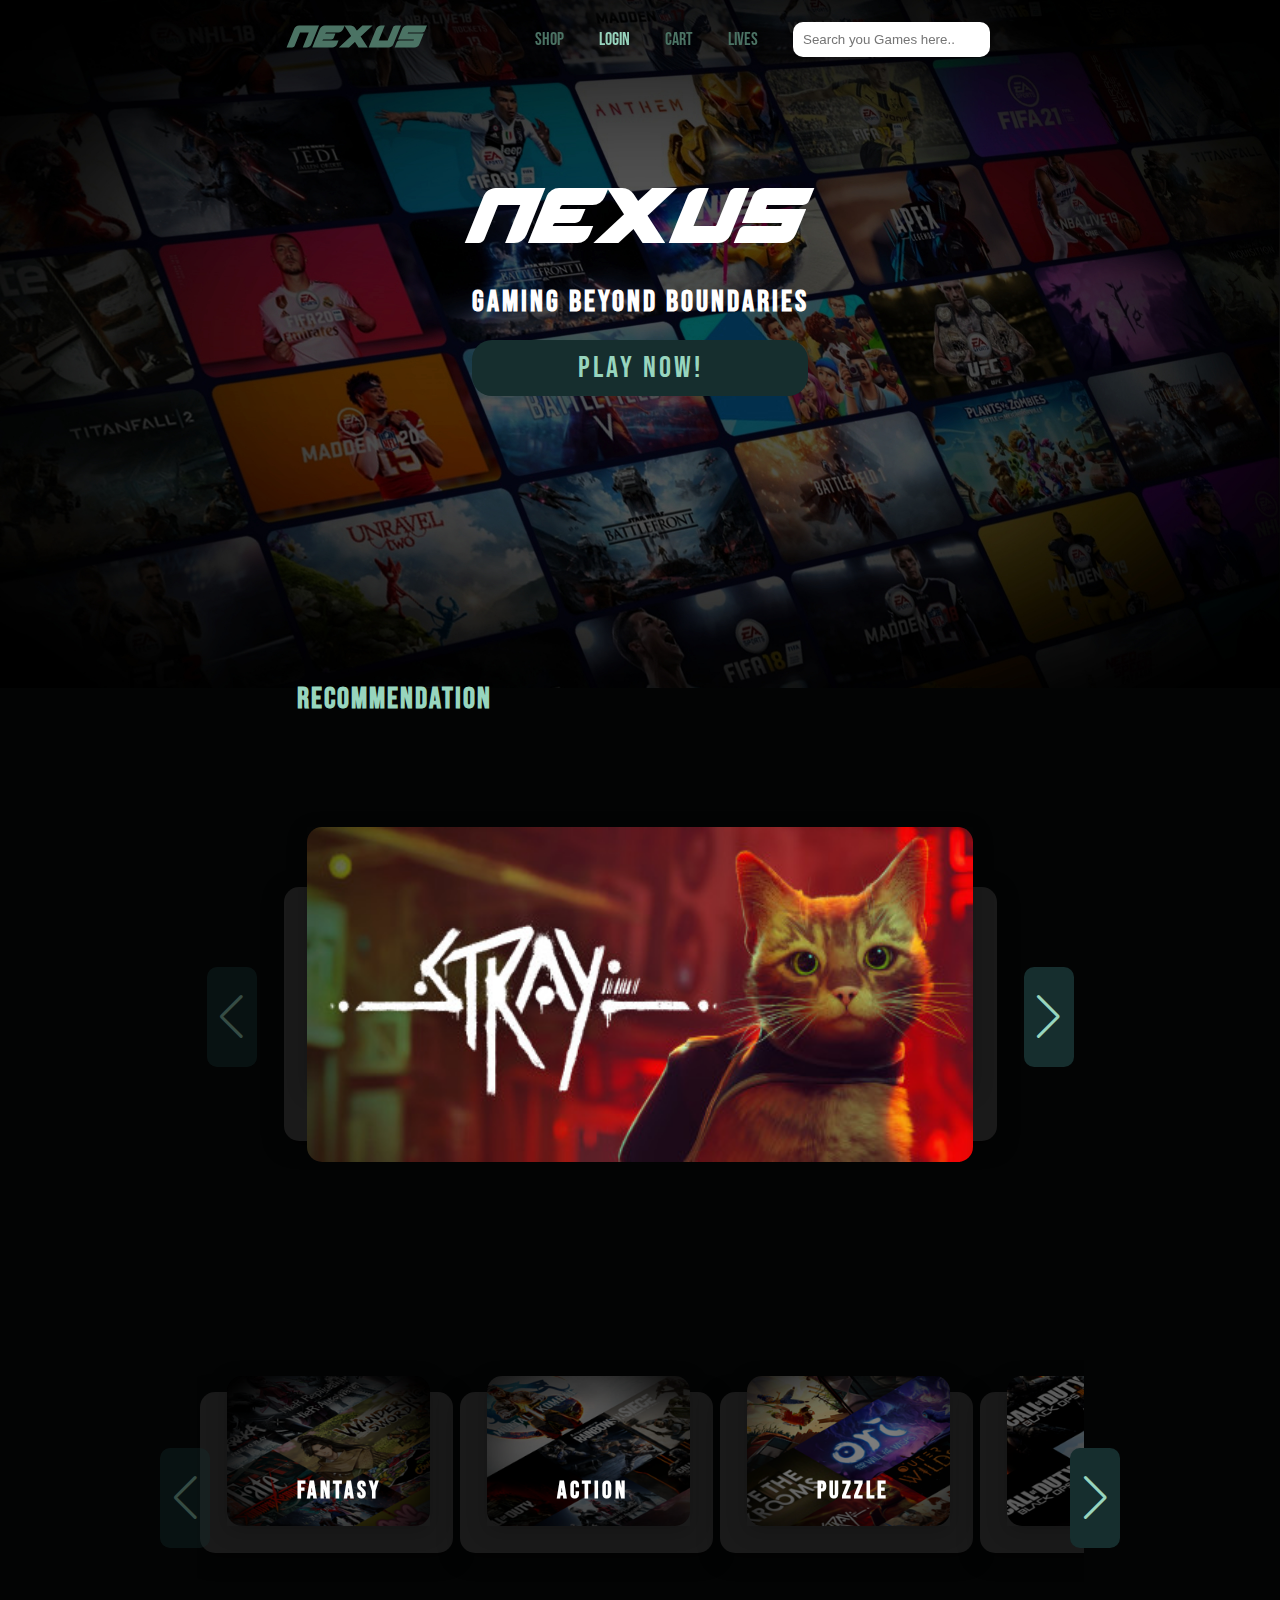
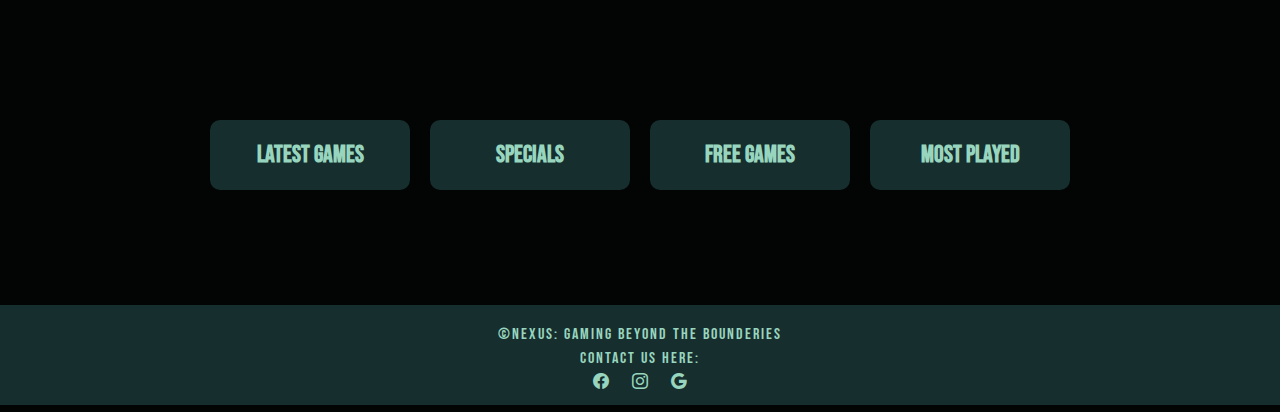
==== commit 4126bf0e: "Changes" ====
--- a/index.html
+++ b/index.html
@@ -4,6 +4,7 @@
     <meta charset="UTF-8">
     <meta name="viewport" content="width=device-width, initial-scale=1.0">
     <link rel="stylesheet" href="./Css/style.css">
+    <link rel="stylesheet" href="https://cdn.jsdelivr.net/npm/bootstrap-icons@1.11.1/font/bootstrap-icons.css">
     <title>Home</title>
     <!-- Swiper CSS -->
     <link rel="stylesheet" href="https://cdn.jsdelivr.net/npm/swiper@10/swiper-bundle.min.css"/>
@@ -19,6 +20,8 @@
         <li><a href="#">SHOP</a></li>
         <li><a href="login.html" id="login">LOGIN</a></li>
         <li><a href="#">CART</a></li>
+        <li><a href="#">Lives</a></li>
+        <input type="text" placeholder="Search you Games here..">
       </ul>
     </nav>
   </header>
@@ -310,7 +313,13 @@
     </section>
 
     <footer>
-      
+      <div class="contact">
+        <p class="contactSence">&copy;Nexus: Gaming Beyond The Bounderies</p>
+        <p class="contactSence">Contact us Here:</p>
+        <a href="#"><i class="bi bi-facebook"></i></a>
+        <a href="#"><i class="bi bi-instagram"></i></a>
+        <a href="#"><i class="bi bi-google"></i></a>
+      </div>
     </footer>
     <!-- Script -->
     <script src="https://cdn.jsdelivr.net/npm/swiper@10/swiper-bundle.min.js"></script>
--- a/Css/style.css
+++ b/Css/style.css
@@ -35,7 +35,11 @@
   padding: 0 10px;
   /* border: 2px solid red; */
 }
-
+header nav input{
+  padding: 10px;
+  border: none;
+  border-radius: 10px;
+}
 .navbar {
   display: flex;
   padding: 22px 0;
@@ -422,6 +426,21 @@
   background-color: #162e2e;
   margin-top: 100px;
 }
+.contact{
+  color: #98d5be;
+  text-align: center;
+  padding: 20px;
+}
+.contactSence{
+  color: #98d5be;
+  letter-spacing: 2px;
+  text-align: center;
+  margin-bottom: 5px;
+}
+.contact .bi {
+  color: #98d5be;
+  margin: 10px;
+}
 /* Swiper */
 .swiper {
   margin-top: 10px;
